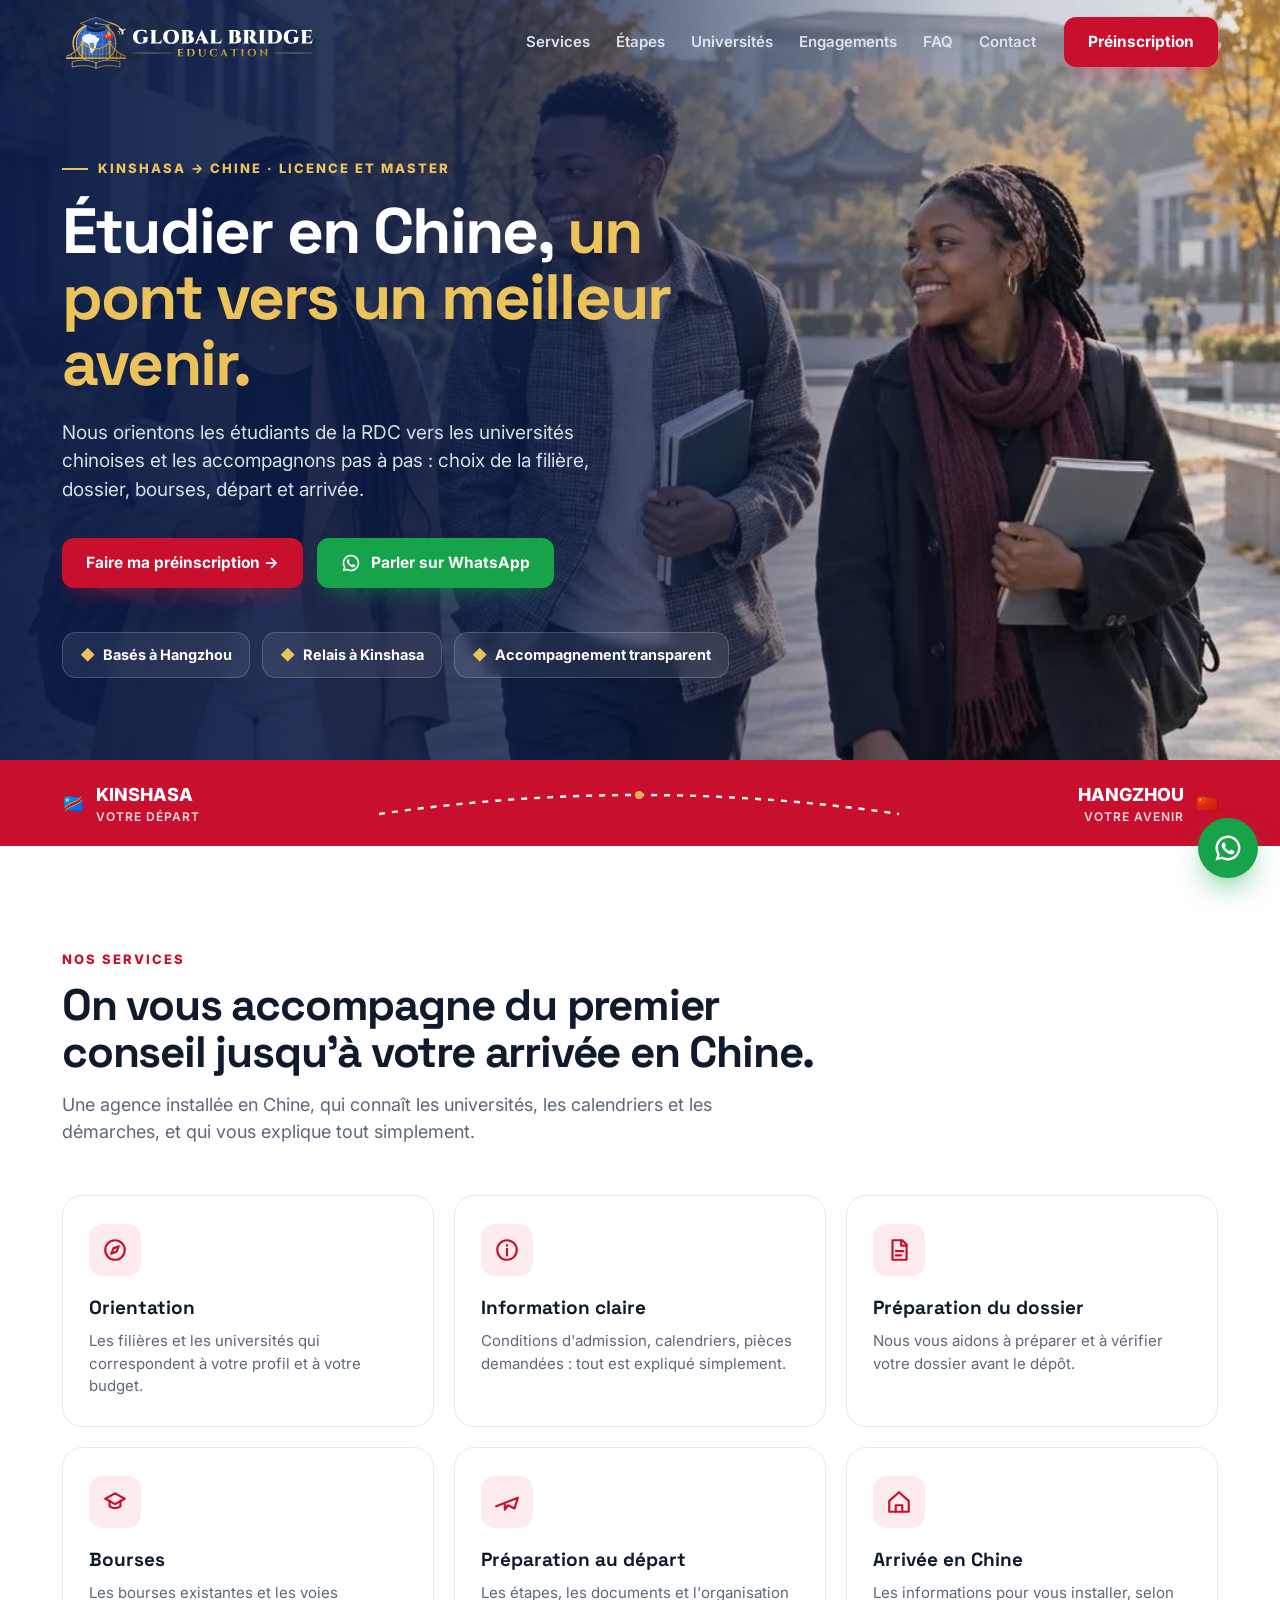
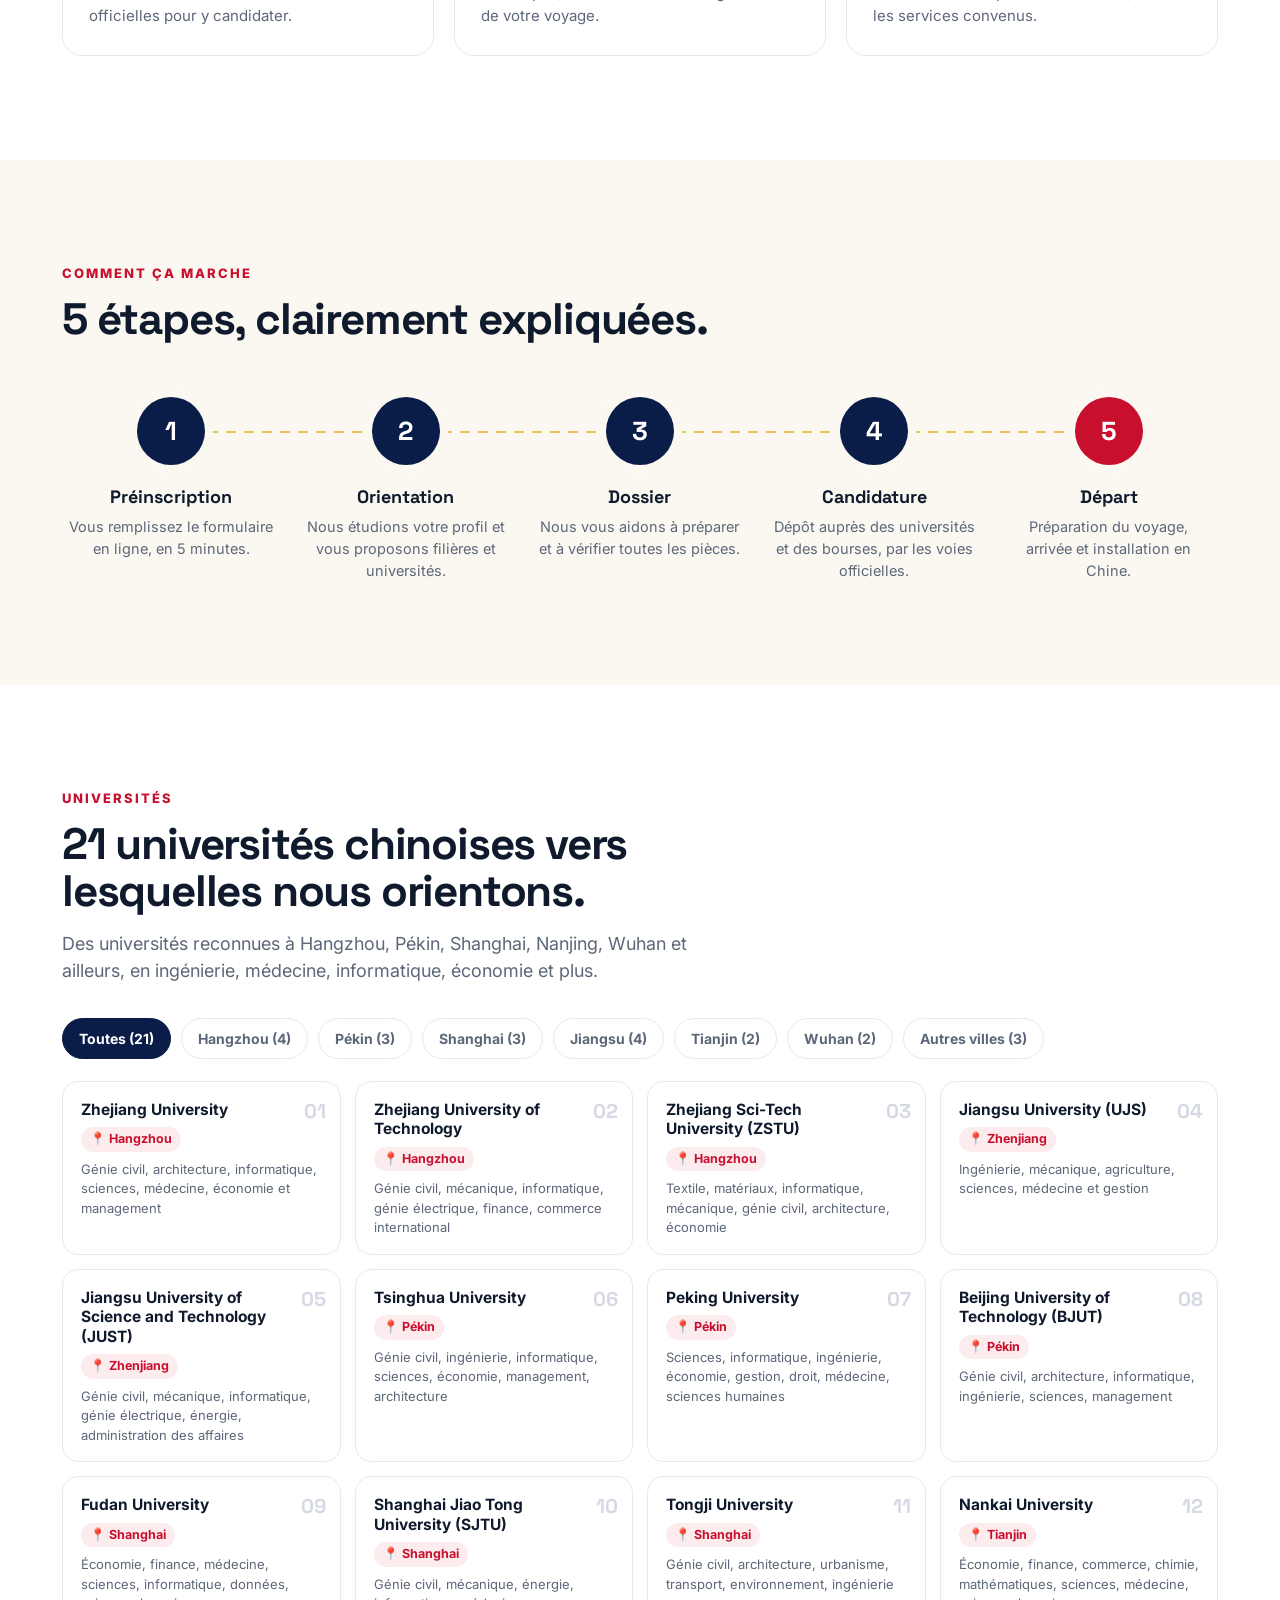
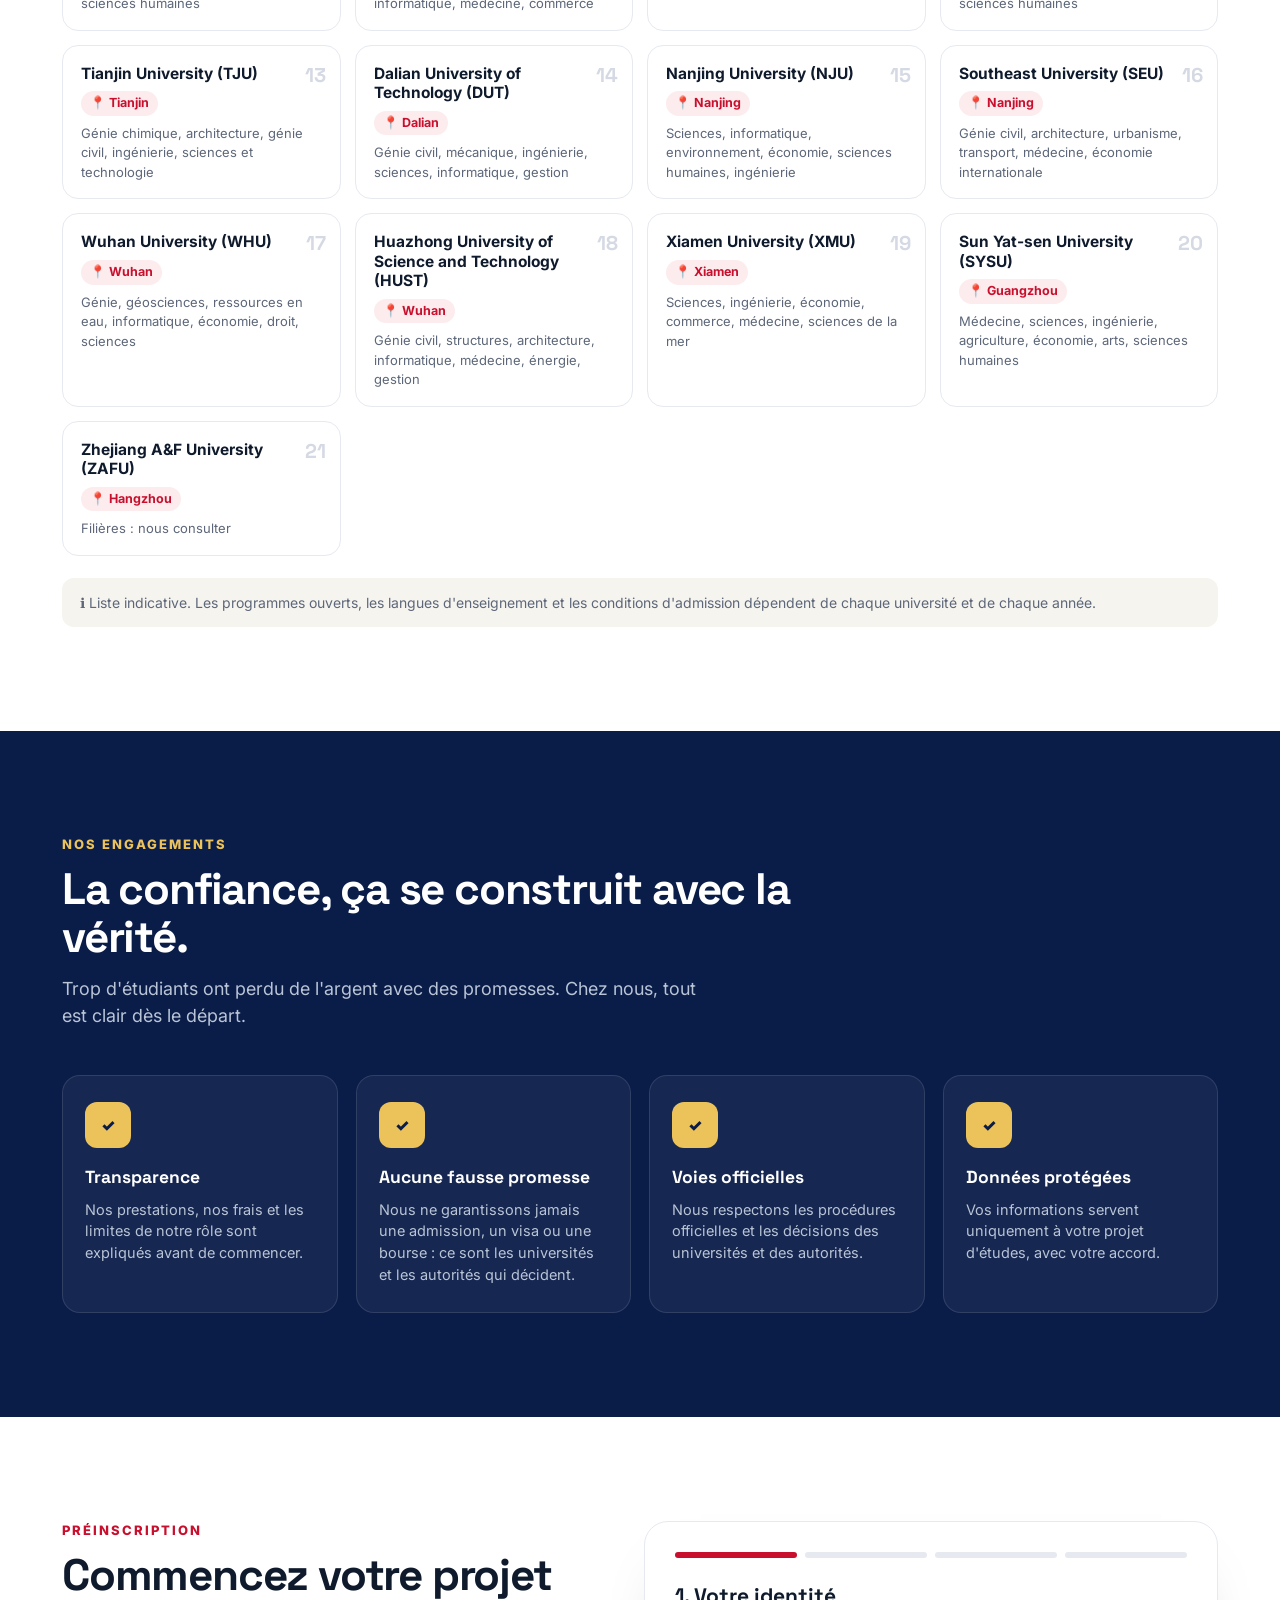
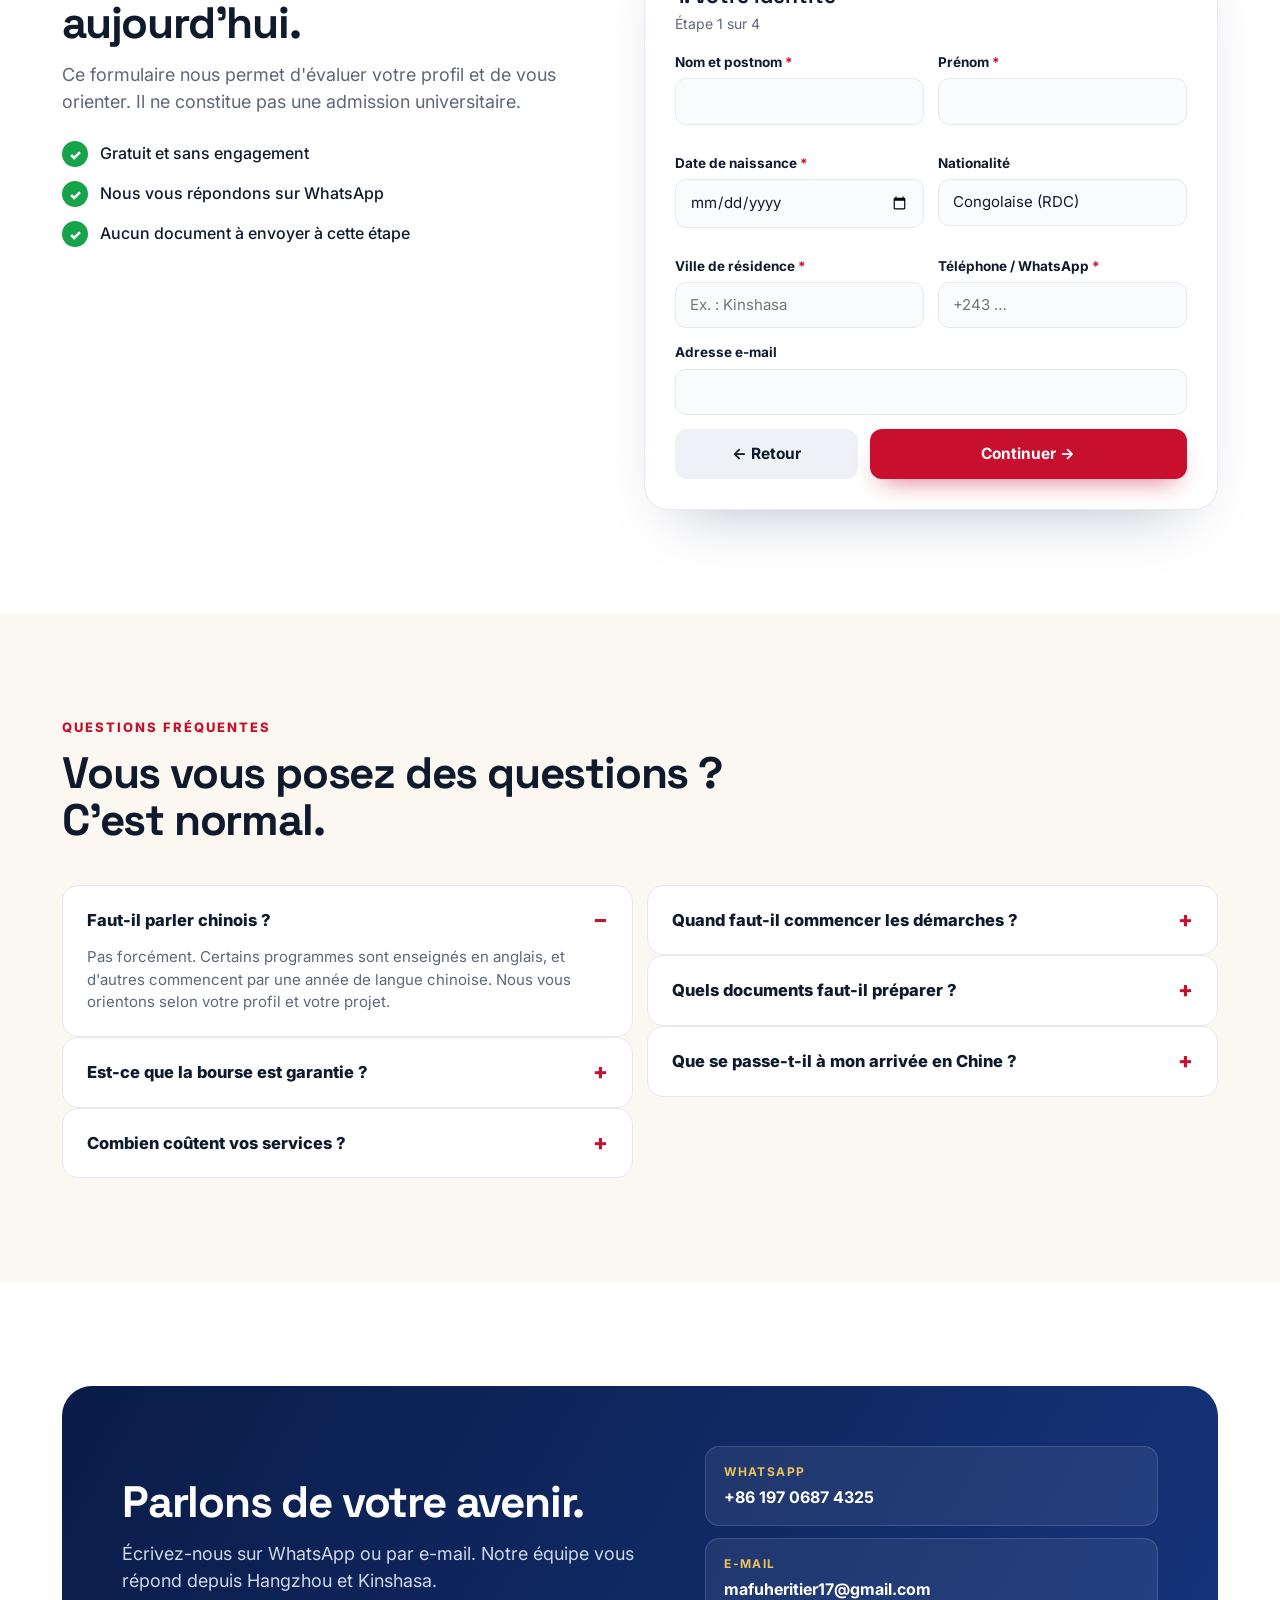
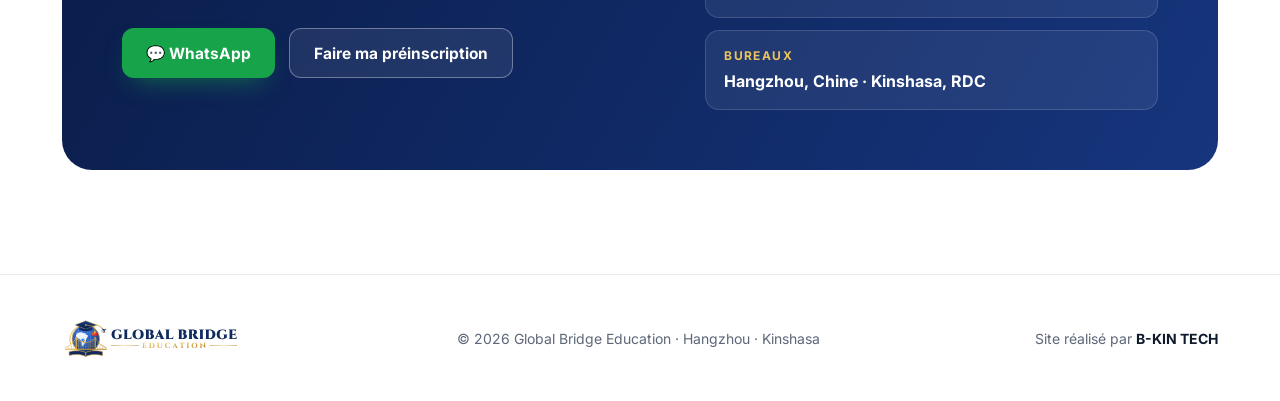
==== global-bridge-education-site/index.html @ eb251061 "Add files via upload" ====
<!doctype html>
<html lang="fr">
<head>
<meta charset="utf-8">
<meta name="viewport" content="width=device-width,initial-scale=1">
<title>Global Bridge Education · Étudier en Chine depuis la RDC</title>
<meta name="description" content="Global Bridge Education oriente et accompagne les étudiants de la RDC qui veulent étudier en Chine : choix de la filière, dossier, bourses, départ et arrivée. Hangzhou · Kinshasa.">
<meta name="theme-color" content="#0a1c48">
<link rel="canonical" href="https://www.globalbridge-education.com/">
<link rel="icon" href="assets/img/favicon.svg" type="image/svg+xml">
<link rel="apple-touch-icon" href="assets/img/icone-180.png">
<meta property="og:type" content="website">
<meta property="og:title" content="Global Bridge Education · Étudier en Chine, un pont vers un meilleur avenir">
<meta property="og:description" content="Orientation, dossier, bourses et départ : on accompagne les étudiants de la RDC vers les universités chinoises.">
<meta property="og:image" content="https://www.globalbridge-education.com/assets/img/og.jpg">
<meta property="og:locale" content="fr_FR">
<meta name="twitter:card" content="summary_large_image">
<link rel="preconnect" href="https://fonts.googleapis.com">
<link rel="preconnect" href="https://fonts.gstatic.com" crossorigin>
<link href="https://fonts.googleapis.com/css2?family=Cinzel:wght@700;900&family=Inter:wght@400;500;600;700;800&family=Space+Grotesk:wght@500;700&display=swap" rel="stylesheet">
<link rel="stylesheet" href="assets/css/style.css">
<script type="application/ld+json">
{"@context":"https://schema.org","@type":"EducationalOrganization","name":"Global Bridge Education","slogan":"Étudier en Chine, un pont vers un meilleur avenir","url":"https://www.globalbridge-education.com/","email":"mafuheritier17@gmail.com","telephone":"+8619706874325","founder":{"@type":"Person","name":"Mafu Mvuama Heritier"},"areaServed":"CD","address":[{"@type":"PostalAddress","addressLocality":"Hangzhou","addressCountry":"CN"},{"@type":"PostalAddress","addressLocality":"Kinshasa","addressCountry":"CD"}]}
</script>
</head>
<body>

<header class="nav" id="nav">
  <div class="wrap">
    <a class="logo" href="#top"><img src="assets/img/logo-horizontal-blanc.svg" alt="Global Bridge Education" class="logo__img"></a>
    <nav class="nav__links" aria-label="Menu principal">
      <a href="#services">Services</a><a href="#etapes">Étapes</a><a href="#universites">Universités</a><a href="#engagements">Engagements</a><a href="#faq">FAQ</a><a href="#contact">Contact</a>
    </nav>
    <a class="btn" href="#preinscription">Préinscription</a>
    <button class="nav__burger" id="burger" aria-label="Ouvrir le menu" aria-expanded="false" aria-controls="drawer"><svg viewBox="0 0 24 24" fill="none" stroke="#fff" stroke-width="2.4" stroke-linecap="round"><path d="M4 7h16M4 12h16M4 17h16"/></svg></button>
  </div>
</header>

<div class="drawer" id="drawer" role="dialog" aria-modal="true" aria-label="Menu">
  <div class="drawer__top"><span class="logo"><img src="assets/img/logo-horizontal-blanc.svg" alt="Global Bridge Education" class="logo__img"></span>
  <button class="nav__burger" style="display:flex" id="close" aria-label="Fermer le menu"><svg viewBox="0 0 24 24" fill="none" stroke="#fff" stroke-width="2.4" stroke-linecap="round"><path d="M6 6l12 12M18 6L6 18"/></svg></button></div>
  <nav aria-label="Menu mobile">
    <a href="#services">Services</a><a href="#etapes">Étapes</a><a href="#universites">Universités</a><a href="#engagements">Engagements</a><a href="#faq">FAQ</a><a href="#contact">Contact</a>
  </nav>
  <a class="btn" href="#preinscription">Faire ma préinscription</a>
  <a class="btn btn--wa js-wa" href="#" target="_blank" rel="noopener">Parler sur WhatsApp</a>
</div>

<main id="top">
<div class="hero">
  <picture><source srcset="assets/img/hero.webp" type="image/webp"><img src="assets/img/hero.jpg" alt="Étudiants congolais sur un campus universitaire en Chine" width="1024" height="576" fetchpriority="high"></picture>
  <div class="wrap">
    <p class="eyebrow">Kinshasa → Chine · Licence et Master</p>
    <h1>Étudier en Chine, <em>un pont vers un meilleur avenir.</em></h1>
    <p class="hero__lead">Nous orientons les étudiants de la RDC vers les universités chinoises et les accompagnons pas à pas : choix de la filière, dossier, bourses, départ et arrivée.</p>
    <div class="cta">
      <a class="btn" href="#preinscription">Faire ma préinscription →</a>
      <a class="btn btn--wa js-wa" href="#" target="_blank" rel="noopener"><svg viewBox="0 0 24 24" fill="#fff" aria-hidden="true"><use href="#i-wa"/></svg>Parler sur WhatsApp</a>
    </div>
    <ul class="facts"><li>Basés à Hangzhou</li><li>Relais à Kinshasa</li><li>Accompagnement transparent</li></ul>
  </div>
</div>

<div class="band" aria-hidden="true"><div class="wrap">
  <div class="band__city">🇨🇩<div>KINSHASA<small>VOTRE DÉPART</small></div></div>
  <svg viewBox="0 0 520 30" preserveAspectRatio="none"><path d="M0 26 Q260 -12 520 26" fill="none" stroke="#fff" stroke-width="2.4" stroke-dasharray="6 7"/><circle cx="260" cy="7" r="4" fill="#e8b04a"/></svg>
  <div class="band__city" style="text-align:right"><div>HANGZHOU<small>VOTRE AVENIR</small></div>🇨🇳</div>
</div></div>

<section id="services"><div class="wrap">
  <p class="kicker">Nos services</p>
  <h2 class="h2 reveal">On vous accompagne du premier conseil jusqu'à votre arrivée en Chine.</h2>
  <p class="sub">Une agence installée en Chine, qui connaît les universités, les calendriers et les démarches, et qui vous explique tout simplement.</p>
  <div class="grid3" id="services-list"></div>
</div></section>

<section class="steps" id="etapes"><div class="wrap">
  <p class="kicker">Comment ça marche</p>
  <h2 class="h2 reveal">5 étapes, clairement expliquées.</h2>
  <ol class="steps__list">
    <li class="step"><h3>Préinscription</h3><p>Vous remplissez le formulaire en ligne, en 5 minutes.</p></li>
    <li class="step"><h3>Orientation</h3><p>Nous étudions votre profil et vous proposons filières et universités.</p></li>
    <li class="step"><h3>Dossier</h3><p>Nous vous aidons à préparer et à vérifier toutes les pièces.</p></li>
    <li class="step"><h3>Candidature</h3><p>Dépôt auprès des universités et des bourses, par les voies officielles.</p></li>
    <li class="step"><h3>Départ</h3><p>Préparation du voyage, arrivée et installation en Chine.</p></li>
  </ol>
</div></section>

<section id="universites"><div class="wrap">
  <p class="kicker">Universités</p>
  <h2 class="h2 reveal">21 universités chinoises vers lesquelles nous orientons.</h2>
  <p class="sub">Des universités reconnues à Hangzhou, Pékin, Shanghai, Nanjing, Wuhan et ailleurs, en ingénierie, médecine, informatique, économie et plus.</p>
  <div class="filters" id="filters" role="group" aria-label="Filtrer par ville"></div>
  <ul class="unis" id="unis-list" aria-live="polite"></ul>
  <p class="note">ℹ️ Liste indicative. Les programmes ouverts, les langues d'enseignement et les conditions d'admission dépendent de chaque université et de chaque année.</p>
</div></section>

<section class="commit" id="engagements"><div class="wrap">
  <p class="kicker">Nos engagements</p>
  <h2 class="h2 reveal" style="color:#fff">La confiance, ça se construit avec la vérité.</h2>
  <p class="sub">Trop d'étudiants ont perdu de l'argent avec des promesses. Chez nous, tout est clair dès le départ.</p>
  <div class="grid4">
    <div class="pledge"><span class="pledge__ic">✓</span><h3>Transparence</h3><p>Nos prestations, nos frais et les limites de notre rôle sont expliqués avant de commencer.</p></div>
    <div class="pledge"><span class="pledge__ic">✓</span><h3>Aucune fausse promesse</h3><p>Nous ne garantissons jamais une admission, un visa ou une bourse : ce sont les universités et les autorités qui décident.</p></div>
    <div class="pledge"><span class="pledge__ic">✓</span><h3>Voies officielles</h3><p>Nous respectons les procédures officielles et les décisions des universités et des autorités.</p></div>
    <div class="pledge"><span class="pledge__ic">✓</span><h3>Données protégées</h3><p>Vos informations servent uniquement à votre projet d'études, avec votre accord.</p></div>
  </div>
</div></section>

<section class="pre" id="preinscription"><div class="wrap">
  <div>
    <p class="kicker">Préinscription</p>
    <h2 class="h2 reveal">Commencez votre projet aujourd'hui.</h2>
    <p class="sub">Ce formulaire nous permet d'évaluer votre profil et de vous orienter. Il ne constitue pas une admission universitaire.</p>
    <ul class="checks"><li>Gratuit et sans engagement</li><li>Nous vous répondons sur WhatsApp</li><li>Aucun document à envoyer à cette étape</li></ul>
  </div>

  <form class="form" id="form" novalidate>
    <div class="form__prog" aria-hidden="true"><span class="is-done"></span><span></span><span></span><span></span></div>

    <fieldset class="form__step is-active" data-step="1">
      <legend>1. Votre identité</legend><p class="form__hint">Étape 1 sur 4</p>
      <div class="f2">
        <div class="field"><label for="nom">Nom et postnom <span>*</span></label><input id="nom" name="Nom et postnom" required autocomplete="family-name"><p class="err">Champ obligatoire</p></div>
        <div class="field"><label for="prenom">Prénom <span>*</span></label><input id="prenom" name="Prénom" required autocomplete="given-name"><p class="err">Champ obligatoire</p></div>
        <div class="field"><label for="naissance">Date de naissance <span>*</span></label><input id="naissance" name="Date de naissance" type="date" required><p class="err">Champ obligatoire</p></div>
        <div class="field"><label for="nationalite">Nationalité</label><input id="nationalite" name="Nationalité" value="Congolaise (RDC)"></div>
        <div class="field"><label for="ville">Ville de résidence <span>*</span></label><input id="ville" name="Ville de résidence" required placeholder="Ex. : Kinshasa"><p class="err">Champ obligatoire</p></div>
        <div class="field"><label for="tel">Téléphone / WhatsApp <span>*</span></label><input id="tel" name="Téléphone / WhatsApp" type="tel" required placeholder="+243 …" autocomplete="tel"><p class="err">Numéro obligatoire</p></div>
      </div>
      <div class="field"><label for="email">Adresse e-mail</label><input id="email" name="E-mail" type="email" autocomplete="email"><p class="err">Adresse e-mail invalide</p></div>
    </fieldset>

    <fieldset class="form__step" data-step="2">
      <legend>2. Votre parcours</legend><p class="form__hint">Étape 2 sur 4</p>
      <div class="f2">
        <div class="field"><label for="diplome">Dernier diplôme obtenu <span>*</span></label><input id="diplome" name="Dernier diplôme" required placeholder="Ex. : Diplôme d'État"><p class="err">Champ obligatoire</p></div>
        <div class="field"><label for="annee">Année d'obtention</label><input id="annee" name="Année d'obtention" inputmode="numeric" placeholder="Ex. : 2025"></div>
      </div>
      <div class="field"><label for="etab">Établissement fréquenté</label><input id="etab" name="Établissement"></div>
      <div class="field"><label for="domaine">Domaine / filière souhaité(e) <span>*</span></label><input id="domaine" name="Domaine souhaité" required placeholder="Ex. : génie civil, informatique, médecine…"><p class="err">Champ obligatoire</p></div>
      <div class="field"><span class="lab">Niveau demandé <span style="color:var(--red)">*</span></span>
        <div class="chips"><label><input type="radio" name="Niveau" value="Licence (Bachelor)" required checked><span>Licence (Bachelor)</span></label><label><input type="radio" name="Niveau" value="Master"><span>Master</span></label></div></div>
      <div class="field"><label for="moyenne">Moyenne / résultats (si disponibles)</label><input id="moyenne" name="Moyenne"></div>
    </fieldset>

    <fieldset class="form__step" data-step="3">
      <legend>3. Votre projet</legend><p class="form__hint">Étape 3 sur 4</p>
      <div class="field"><label for="pourquoi">Pourquoi souhaitez-vous étudier en Chine ?</label><textarea id="pourquoi" name="Pourquoi la Chine"></textarea></div>
      <div class="field"><label for="univ">Ville ou université souhaitée (si connue)</label><input id="univ" name="Ville ou université souhaitée"></div>
      <div class="field"><span class="lab">Langue du programme</span>
        <div class="chips"><label><input type="radio" name="Langue" value="Français"><span>Français</span></label><label><input type="radio" name="Langue" value="Anglais"><span>Anglais</span></label><label><input type="radio" name="Langue" value="Chinois"><span>Chinois</span></label><label><input type="radio" name="Langue" value="À discuter" checked><span>À discuter</span></label></div></div>
      <div class="f2">
        <div class="field"><span class="lab">Passeport valide ?</span><div class="chips"><label><input type="radio" name="Passeport valide" value="Oui"><span>Oui</span></label><label><input type="radio" name="Passeport valide" value="Non" checked><span>Non</span></label></div></div>
        <div class="field"><span class="lab">Informé(e) des bourses ?</span><div class="chips"><label><input type="radio" name="Infos bourses" value="Oui" checked><span>Oui</span></label><label><input type="radio" name="Infos bourses" value="Non"><span>Non</span></label></div></div>
      </div>
    </fieldset>

    <fieldset class="form__step" data-step="4">
      <legend>4. Financement et calendrier</legend><p class="form__hint">Étape 4 sur 4</p>
      <div class="field"><span class="lab">Mode de financement envisagé</span>
        <div class="chips"><label><input type="radio" name="Financement" value="Personnel / familial"><span>Personnel / familial</span></label><label><input type="radio" name="Financement" value="Bourse"><span>Bourse</span></label><label><input type="radio" name="Financement" value="À déterminer" checked><span>À déterminer</span></label></div></div>
      <div class="f2">
        <div class="field"><label for="budget">Budget annuel estimatif</label><input id="budget" name="Budget annuel" placeholder="Ex. : 3 000 $"></div>
        <div class="field"><label for="periode">Période d'entrée souhaitée</label><input id="periode" name="Période d'entrée" placeholder="Ex. : septembre 2027"></div>
      </div>
      <div class="field"><label for="contact2">Personne de contact (facultatif)</label><input id="contact2" name="Personne de contact"></div>
      <label class="consent"><input type="checkbox" id="consent" required> <span>J'autorise Global Bridge Education à utiliser les informations fournies uniquement pour l'évaluation de mon projet d'études et les démarches que j'aurai expressément acceptées.</span></label>
      <p class="err" id="consent-err" style="display:none;color:var(--red);font-size:13px;font-weight:600;margin:-8px 0 12px">Merci de cocher le consentement pour continuer.</p>
    </fieldset>

    <div class="form__nav" id="form-nav">
      <button type="button" class="btn btn--light" id="prev" hidden>← Retour</button>
      <button type="button" class="btn btn--next" id="next">Continuer →</button>
    </div>

    <div class="form__done" id="done" hidden>
      <div class="ok">✓</div>
      <h3>Merci, votre préinscription est prête !</h3>
      <p>WhatsApp s'ouvre avec votre fiche complète : il vous suffit d'appuyer sur « Envoyer ». Si rien ne s'ouvre, utilisez le bouton ci-dessous.</p>
      <a class="btn btn--wa" id="done-wa" href="#" target="_blank" rel="noopener">Envoyer sur WhatsApp</a>
    </div>
  </form>
</div></section>

<section class="faq" id="faq"><div class="wrap">
  <p class="kicker">Questions fréquentes</p>
  <h2 class="h2 reveal">Vous vous posez des questions ? C'est normal.</h2>
  <div class="faq__list">
    <div>
      <details open><summary>Faut-il parler chinois ?</summary><p>Pas forcément. Certains programmes sont enseignés en anglais, et d'autres commencent par une année de langue chinoise. Nous vous orientons selon votre profil et votre projet.</p></details>
      <details><summary>Est-ce que la bourse est garantie ?</summary><p>Non. Les bourses sont attribuées par les universités et les autorités compétentes. Nous vous informons sur les bourses existantes et les voies officielles, et nous vous aidons à préparer un dossier solide.</p></details>
      <details><summary>Combien coûtent vos services ?</summary><p>La préinscription est gratuite. Le prix de nos prestations dépend des services que vous choisissez : il vous est communiqué clairement, avant tout engagement.</p></details>
    </div>
    <div>
      <details><summary>Quand faut-il commencer les démarches ?</summary><p>Le plus tôt possible : plusieurs mois avant la rentrée. Les calendriers changent selon les universités et les programmes, nous vous donnons les dates exactes après l'orientation.</p></details>
      <details><summary>Quels documents faut-il préparer ?</summary><p>En général : passeport, diplômes et relevés de notes, photos, CV et lettre de motivation, plus les autres pièces demandées par l'université. Inutile de les envoyer avec la préinscription.</p></details>
      <details><summary>Que se passe-t-il à mon arrivée en Chine ?</summary><p>Selon les services convenus, nous vous donnons les informations pour l'arrivée et l'installation : accueil, logement, premières démarches sur place.</p></details>
    </div>
  </div>
</div></section>

<section id="contact"><div class="wrap"><div class="contact__box">
  <div>
    <h2 class="h2">Parlons de votre avenir.</h2>
    <p>Écrivez-nous sur WhatsApp ou par e-mail. Notre équipe vous répond depuis Hangzhou et Kinshasa.</p>
    <div class="cta"><a class="btn btn--wa js-wa" href="#" target="_blank" rel="noopener">💬 WhatsApp</a><a class="btn btn--ghost" href="#preinscription">Faire ma préinscription</a></div>
  </div>
  <ul class="contact__list">
    <li><a class="js-wa" href="#" target="_blank" rel="noopener"><small>WHATSAPP</small><span class="js-wa-label"></span></a></li>
    <li><a class="js-mail" href="#"><small>E-MAIL</small><span class="js-mail-label"></span></a></li>
    <li><div><small>BUREAUX</small>Hangzhou, Chine · Kinshasa, RDC</div></li>
  </ul>
</div></div></section>
</main>

<footer><div class="wrap"><img src="assets/img/logo-horizontal.svg" alt="Global Bridge Education" style="height:46px;width:auto"><span>© <span id="year">2026</span> Global Bridge Education · Hangzhou · Kinshasa</span><span>Site réalisé par <b>B-KIN TECH</b></span></div></footer>

<a class="wa-fab js-wa" href="#" target="_blank" rel="noopener" aria-label="Nous écrire sur WhatsApp"><svg viewBox="0 0 24 24" fill="#fff"><use href="#i-wa"/></svg></a>

<svg width="0" height="0" style="position:absolute" aria-hidden="true"><symbol id="i-wa" viewBox="0 0 24 24"><path d="M12 2a10 10 0 0 0-8.6 15.1L2 22l5-1.3A10 10 0 1 0 12 2zm0 18a8 8 0 0 1-4.1-1.1l-.3-.2-3 .8.8-2.9-.2-.3A8 8 0 1 1 12 20zm4.4-6c-.2-.1-1.4-.7-1.7-.8-.2-.1-.4-.1-.5.1l-.8.9c-.1.2-.3.2-.5.1a6.6 6.6 0 0 1-3.3-2.9c-.2-.4.2-.4.7-1.2.1-.2 0-.3 0-.4l-.8-1.8c-.2-.5-.4-.4-.5-.4h-.5a.9.9 0 0 0-.7.3 2.8 2.8 0 0 0-.9 2.1 4.9 4.9 0 0 0 1 2.6 11.2 11.2 0 0 0 4.3 3.8c1.6.7 2.2.7 3 .6a2.6 2.6 0 0 0 1.7-1.2 2.1 2.1 0 0 0 .2-1.2c-.1-.1-.3-.2-.5-.3z"/></symbol></svg>

<script src="assets/js/main.js" defer></script>
</body>
</html>
---- global-bridge-education-site/assets/css/style.css ----
/* Global Bridge Education — réalisé par B-KIN TECH */
:root{
  --navy:#0a1c48;--navy2:#16357d;--red:#c8102e;--red-soft:#fdecee;--gold:#ecc35a;--gold-d:#c8961f;
  --ink:#0f1b2d;--mut:#5d6779;--line:#e6e9f0;--soft:#f6f4ef;--cream:#fbf8f2;--green:#16a34a;
  --radius:20px;--shadow:0 30px 60px -36px rgba(10,28,72,.35);
}
*{box-sizing:border-box;margin:0;padding:0}
html{scroll-behavior:smooth;scroll-padding-top:90px}
body{font-family:"Inter",system-ui,-apple-system,"Segoe UI",sans-serif;color:var(--ink);background:#fff;-webkit-font-smoothing:antialiased;line-height:1.5}
img{max-width:100%;display:block}
a{color:inherit;text-decoration:none}
button{font:inherit;cursor:pointer;border:0;background:none;color:inherit}
.wrap{max-width:1220px;margin:0 auto;padding:0 32px}
.sr-only{position:absolute;width:1px;height:1px;overflow:hidden;clip:rect(0 0 0 0)}
h1,h2,h3,h4,.display{font-family:"Space Grotesk","Inter",sans-serif}
:focus-visible{outline:3px solid var(--gold);outline-offset:3px;border-radius:6px}

/* Boutons */
.btn{display:inline-flex;align-items:center;justify-content:center;gap:10px;min-height:50px;padding:0 24px;border-radius:12px;font-weight:700;font-size:15.5px;background:var(--red);color:#fff;box-shadow:0 12px 26px -12px rgba(200,16,46,.65);white-space:nowrap;transition:transform .15s,box-shadow .15s,background .15s}
.btn:hover{transform:translateY(-1px);box-shadow:0 16px 30px -12px rgba(200,16,46,.75)}
.btn--wa{background:var(--green);box-shadow:0 12px 26px -12px rgba(22,163,74,.65)}
.btn--wa:hover{box-shadow:0 16px 30px -12px rgba(22,163,74,.75)}
.btn--ghost{background:rgba(255,255,255,.08);border:1.5px solid rgba(255,255,255,.35);box-shadow:none}
.btn--light{background:#eef1f6;color:var(--ink);box-shadow:none}
.btn svg{width:20px;height:20px;flex:none}

/* Navigation */
.nav{position:fixed;inset:0 0 auto;z-index:50;color:#fff;transition:background .25s,box-shadow .25s}
.nav.is-solid{background:rgba(10,28,72,.96);backdrop-filter:blur(10px);box-shadow:0 10px 30px -20px #000}
.nav .wrap{display:flex;align-items:center;height:84px;gap:28px}
.logo{display:flex;align-items:center;gap:12px}
.logo__img{height:66px;width:auto;display:block}
.logo b{display:block;font-family:"Cinzel",serif;font-weight:900;font-size:18px;letter-spacing:.5px;line-height:1.05}
.logo small{display:block;font-family:"Cinzel",serif;font-size:10.5px;letter-spacing:4px;color:var(--gold);font-weight:700;margin-top:2px}
.nav__links{display:flex;gap:26px;margin-left:auto;font-weight:600;font-size:15px;color:#dbe3f0}
.nav__links a:hover{color:#fff}
.nav__burger{display:none;margin-left:auto;width:46px;height:46px;border-radius:12px;background:rgba(255,255,255,.12);align-items:center;justify-content:center}
.nav__burger svg{width:24px;height:24px}
.drawer{position:fixed;inset:0;z-index:60;background:var(--navy);color:#fff;padding:24px;display:none;flex-direction:column}
.drawer.is-open{display:flex}
.drawer__top{display:flex;justify-content:space-between;align-items:center}
.drawer nav{display:flex;flex-direction:column;gap:6px;margin:34px 0}
.drawer nav a{font-family:"Space Grotesk";font-size:28px;font-weight:700;padding:10px 0;border-bottom:1px solid rgba(255,255,255,.1)}
.drawer .btn{margin-top:10px}

/* Hero */
.hero{position:relative;min-height:760px;color:#fff;display:flex;align-items:center;overflow:hidden;background:var(--navy)}
.hero picture,.hero picture img{position:absolute;inset:0;width:100%;height:100%;object-fit:cover;object-position:62% 40%}
.hero:after{content:"";position:absolute;inset:0;background:linear-gradient(90deg,rgba(10,28,72,.95) 0%,rgba(10,28,72,.8) 40%,rgba(10,28,72,.2) 75%,rgba(10,28,72,.05) 100%)}
.hero .wrap{position:relative;z-index:2;width:100%;padding-top:70px}
.eyebrow{display:inline-flex;align-items:center;gap:10px;font-size:13px;font-weight:800;letter-spacing:2px;color:var(--gold);text-transform:uppercase}
.eyebrow:before{content:"";width:26px;height:2px;background:currentColor}
.hero h1{font-size:64px;line-height:1.03;letter-spacing:-1.8px;margin:20px 0 22px;max-width:640px}
.hero h1 em{font-style:normal;color:var(--gold)}
.hero__lead{font-size:19px;color:#d6deeb;max-width:560px}
.cta{display:flex;gap:14px;margin-top:34px;flex-wrap:wrap}
.facts{display:flex;gap:12px;margin-top:44px;flex-wrap:wrap;list-style:none}
.facts li{background:rgba(255,255,255,.08);border:1px solid rgba(255,255,255,.18);border-radius:14px;padding:11px 17px;font-weight:700;font-size:14.5px;backdrop-filter:blur(6px)}
.facts li:before{content:"◆";color:var(--gold);margin-right:8px}

/* Bande Kinshasa – Hangzhou */
.band{background:var(--red);color:#fff}
.band .wrap{display:flex;align-items:center;justify-content:space-between;min-height:86px;font-weight:800;font-size:18px;gap:20px}
.band__city{display:flex;align-items:center;gap:12px}
.band__city small{display:block;font-size:12px;font-weight:600;opacity:.85;letter-spacing:1px}
.band svg{flex:1;height:30px;max-width:520px}

/* Sections */
section{padding:104px 0}
.kicker{font-size:13px;font-weight:800;letter-spacing:2px;color:var(--red);text-transform:uppercase}
.h2{font-size:44px;line-height:1.08;letter-spacing:-1.2px;margin:12px 0 14px;max-width:760px}
.sub{font-size:18px;color:var(--mut);max-width:660px}

.grid3{display:grid;grid-template-columns:repeat(3,1fr);gap:20px;margin-top:50px}
.card{border:1px solid var(--line);border-radius:var(--radius);padding:28px 26px;background:#fff;transition:transform .2s,box-shadow .2s}
.card:hover{transform:translateY(-3px);box-shadow:var(--shadow)}
.card__ic{width:52px;height:52px;border-radius:14px;background:var(--red-soft);display:flex;align-items:center;justify-content:center;margin-bottom:18px}
.card__ic svg{width:26px;height:26px}
.card h3{font-size:19px;margin-bottom:8px}
.card p{font-size:15px;color:var(--mut)}

/* Étapes */
.steps{background:var(--cream)}
.steps__list{display:grid;grid-template-columns:repeat(5,1fr);gap:16px;margin-top:54px;position:relative;list-style:none;counter-reset:s}
.steps__list:before{content:"";position:absolute;left:8%;right:8%;top:34px;height:2px;background:repeating-linear-gradient(90deg,var(--gold) 0 10px,transparent 10px 18px)}
.step{text-align:center;position:relative;counter-increment:s}
.step:before{content:counter(s);display:flex;width:68px;height:68px;margin:0 auto 18px;border-radius:50%;background:var(--navy);color:#fff;font-family:"Space Grotesk";font-weight:700;font-size:26px;align-items:center;justify-content:center;box-shadow:0 0 0 8px var(--cream)}
.step:last-child:before{background:var(--red)}
.step h3{font-size:18px;margin-bottom:6px}
.step p{font-size:14.5px;color:var(--mut);padding:0 6px}

/* Universités */
.filters{display:flex;gap:10px;flex-wrap:wrap;margin-top:34px}
.filters button{padding:9px 16px;border-radius:99px;border:1.5px solid var(--line);font-weight:700;font-size:14px;color:var(--mut);transition:.15s}
.filters button:hover{border-color:var(--navy);color:var(--navy)}
.filters button[aria-pressed="true"]{background:var(--navy);border-color:var(--navy);color:#fff}
.unis{display:grid;grid-template-columns:repeat(4,1fr);gap:14px;margin-top:22px;list-style:none}
.uni{border:1px solid var(--line);border-radius:16px;padding:18px 18px 16px;position:relative;background:#fff}
.uni__n{position:absolute;right:14px;top:14px;font-family:"Space Grotesk";font-weight:700;color:#d5d9e3;font-size:20px}
.uni h3{font-size:15.5px;line-height:1.25;padding-right:30px;font-family:"Inter"}
.uni__city{display:inline-flex;align-items:center;gap:5px;margin:8px 0;font-size:12.5px;font-weight:700;color:var(--red);background:var(--red-soft);padding:3px 9px;border-radius:99px}
.uni p{font-size:13px;color:var(--mut)}
.note{margin-top:22px;font-size:14px;color:var(--mut);background:var(--soft);border-radius:12px;padding:14px 18px}

/* Engagements */
.commit{background:var(--navy);color:#fff}
.commit .kicker{color:var(--gold)}
.commit .sub{color:#b9c4d6}
.grid4{display:grid;grid-template-columns:repeat(4,1fr);gap:18px;margin-top:46px}
.pledge{border-radius:18px;background:rgba(255,255,255,.05);border:1px solid rgba(255,255,255,.11);padding:26px 22px}
.pledge__ic{display:flex;width:46px;height:46px;border-radius:12px;background:var(--gold);color:var(--navy);align-items:center;justify-content:center;margin-bottom:16px;font-weight:900}
.pledge h3{font-size:17.5px;margin-bottom:8px}
.pledge p{font-size:14.5px;color:#b9c4d6}

/* Préinscription */
.pre .wrap{display:grid;grid-template-columns:1fr 1.1fr;gap:60px;align-items:start}
.checks{margin-top:26px;display:grid;gap:14px;list-style:none}
.checks li{display:flex;gap:12px;font-size:16px;font-weight:500}
.checks li:before{content:"✓";flex:none;width:26px;height:26px;border-radius:50%;background:var(--green);color:#fff;font-weight:900;font-size:14px;display:flex;align-items:center;justify-content:center}
.form{border:1px solid var(--line);border-radius:24px;padding:30px;box-shadow:var(--shadow);background:#fff}
.form__prog{display:flex;gap:8px;margin-bottom:22px}
.form__prog span{flex:1;height:6px;border-radius:9px;background:var(--line);transition:background .3s}
.form__prog span.is-done{background:var(--red)}
.form__step{display:none;border:0}
.form__step.is-active{display:block;animation:fade .3s}
@keyframes fade{from{opacity:0;transform:translateY(6px)}to{opacity:1}}
.form legend{font-family:"Space Grotesk";font-size:21px;font-weight:700;margin-bottom:2px}
.form__hint{font-size:14px;color:var(--mut);margin-bottom:18px}
.f2{display:grid;grid-template-columns:1fr 1fr;gap:14px}
.field{margin-bottom:14px}
.field label,.field .lab{display:block;font-size:13.5px;font-weight:700;margin-bottom:6px}
.field label span{color:var(--red)}
.field input,.field select,.field textarea{width:100%;min-height:46px;border:1.5px solid var(--line);border-radius:11px;padding:11px 14px;font:inherit;font-size:15px;background:#fafbfd;color:var(--ink);transition:border .15s}
.field textarea{min-height:84px;resize:vertical}
.field input:focus,.field select:focus,.field textarea:focus{outline:none;border-color:var(--navy);background:#fff}
.field.has-error input,.field.has-error select{border-color:var(--red);background:var(--red-soft)}
.field .err{display:none;color:var(--red);font-size:12.5px;font-weight:600;margin-top:5px}
.field.has-error .err{display:block}
.chips{display:flex;gap:8px;flex-wrap:wrap}
.chips label{flex:1;min-width:110px;margin:0;cursor:pointer}
.chips input{position:absolute;opacity:0;pointer-events:none}
.chips span{display:flex;min-height:46px;border-radius:11px;border:1.5px solid var(--line);align-items:center;justify-content:center;font-weight:700;font-size:14.5px;padding:0 10px;text-align:center;transition:.15s}
.chips input:checked+span{border-color:var(--red);background:var(--red-soft);color:var(--red)}
.chips input:focus-visible+span{outline:3px solid var(--gold)}
.consent{display:flex;gap:10px;font-size:13px;color:var(--mut);margin:14px 0 18px;cursor:pointer;align-items:flex-start}
.consent input{margin-top:2px;width:18px;height:18px;accent-color:var(--red);flex:none}
.form__nav{display:flex;gap:12px}
.form__nav .btn{flex:1}
.form__nav .btn--next{flex:2}
.form__done{text-align:center;padding:20px 0}
.form__done .ok{width:74px;height:74px;border-radius:50%;background:var(--green);color:#fff;font-size:36px;display:flex;align-items:center;justify-content:center;margin:0 auto 16px}
.form__done h3{font-size:24px;margin-bottom:8px}
.form__done p{color:var(--mut);margin-bottom:20px}

/* FAQ */
.faq{background:var(--cream)}
.faq__list{margin-top:40px;display:grid;grid-template-columns:1fr 1fr;gap:14px;align-items:start}
.faq details{background:#fff;border-radius:16px;border:1px solid var(--line);padding:0 24px}
.faq summary{list-style:none;cursor:pointer;font-weight:800;font-size:16.5px;display:flex;justify-content:space-between;gap:14px;padding:22px 0}
.faq summary::-webkit-details-marker{display:none}
.faq summary:after{content:"+";color:var(--red);font-size:22px;line-height:1}
.faq details[open] summary:after{content:"−"}
.faq details p{font-size:15px;color:var(--mut);padding-bottom:22px;margin-top:-8px}

/* Contact */
.contact__box{background:linear-gradient(120deg,var(--navy),var(--navy2));color:#fff;border-radius:30px;padding:60px;display:grid;grid-template-columns:1.2fr 1fr;gap:40px;align-items:center}
.contact__box .h2{color:#fff;margin-top:0}
.contact__box p{color:#cfd8e6;font-size:18px}
.contact__list{display:grid;gap:12px;list-style:none}
.contact__list a,.contact__list div{display:block;background:rgba(255,255,255,.07);border:1px solid rgba(255,255,255,.14);border-radius:14px;padding:16px 18px;font-weight:700;font-size:16px;transition:background .15s}
.contact__list a:hover{background:rgba(255,255,255,.13)}
.contact__list small{display:block;font-size:12px;color:var(--gold);letter-spacing:1.4px;margin-bottom:4px}

footer{padding:40px 0;border-top:1px solid var(--line);font-size:14px;color:var(--mut)}
footer .wrap{display:flex;justify-content:space-between;align-items:center;gap:20px;flex-wrap:wrap}
footer b{color:var(--ink)}

.wa-fab{position:fixed;right:22px;bottom:22px;width:60px;height:60px;border-radius:50%;background:var(--green);display:flex;align-items:center;justify-content:center;box-shadow:0 14px 30px -10px rgba(22,163,74,.75);z-index:40;transition:transform .15s}
.wa-fab:hover{transform:scale(1.06)}
.wa-fab svg{width:30px;height:30px}

.js .reveal{opacity:0;transform:translateY(16px);transition:opacity .6s,transform .6s}
.js .reveal.is-in{opacity:1;transform:none}
@media (prefers-reduced-motion:reduce){*{animation:none!important;transition:none!important;scroll-behavior:auto!important}.reveal{opacity:1;transform:none}}

/* Tablette */
@media (max-width:1060px){
  .nav__links{gap:18px;font-size:14px}
  .grid3{grid-template-columns:1fr 1fr}.grid4{grid-template-columns:1fr 1fr}.unis{grid-template-columns:repeat(3,1fr)}
  .steps__list{grid-template-columns:repeat(3,1fr);row-gap:34px}.steps__list:before{display:none}
}
/* Téléphone */
@media (max-width:760px){
  .wrap{padding:0 20px}
  .nav .wrap{height:72px}.nav__links,.nav .btn{display:none}.nav__burger{display:flex}
  .logo__img{height:46px}
  .hero{min-height:auto;padding:110px 0 56px}
  .hero picture img{object-position:70% 30%}
  .hero:after{background:linear-gradient(180deg,rgba(10,28,72,.82),rgba(10,28,72,.95))}
  .hero h1{font-size:40px;letter-spacing:-1px}.hero__lead{font-size:16.5px}
  .btn{min-height:48px;font-size:15px;width:100%}
  .facts{margin-top:30px}
  .band .wrap{padding:16px 20px;font-size:15px;min-height:auto}.band svg{display:none}
  section{padding:70px 0}.h2{font-size:31px}.sub{font-size:16px}
  .grid3,.grid4,.faq__list,.pre .wrap,.contact__box{grid-template-columns:1fr}
  .grid3,.grid4{gap:14px;margin-top:32px}
  .steps__list{grid-template-columns:1fr;gap:22px}
  .step{display:grid;grid-template-columns:60px 1fr;text-align:left;column-gap:14px}
  .step:before{grid-row:span 2;width:56px;height:56px;margin:0;font-size:22px}
  .step p{padding:0}
  .unis{grid-template-columns:1fr 1fr;gap:10px}.uni{padding:14px}.uni h3{font-size:14px}.uni p{display:none}
  .f2{grid-template-columns:1fr;gap:0}.form{padding:22px}
  .contact__box{padding:34px 22px;gap:28px}
  .wa-fab{width:56px;height:56px;right:16px;bottom:16px}
}
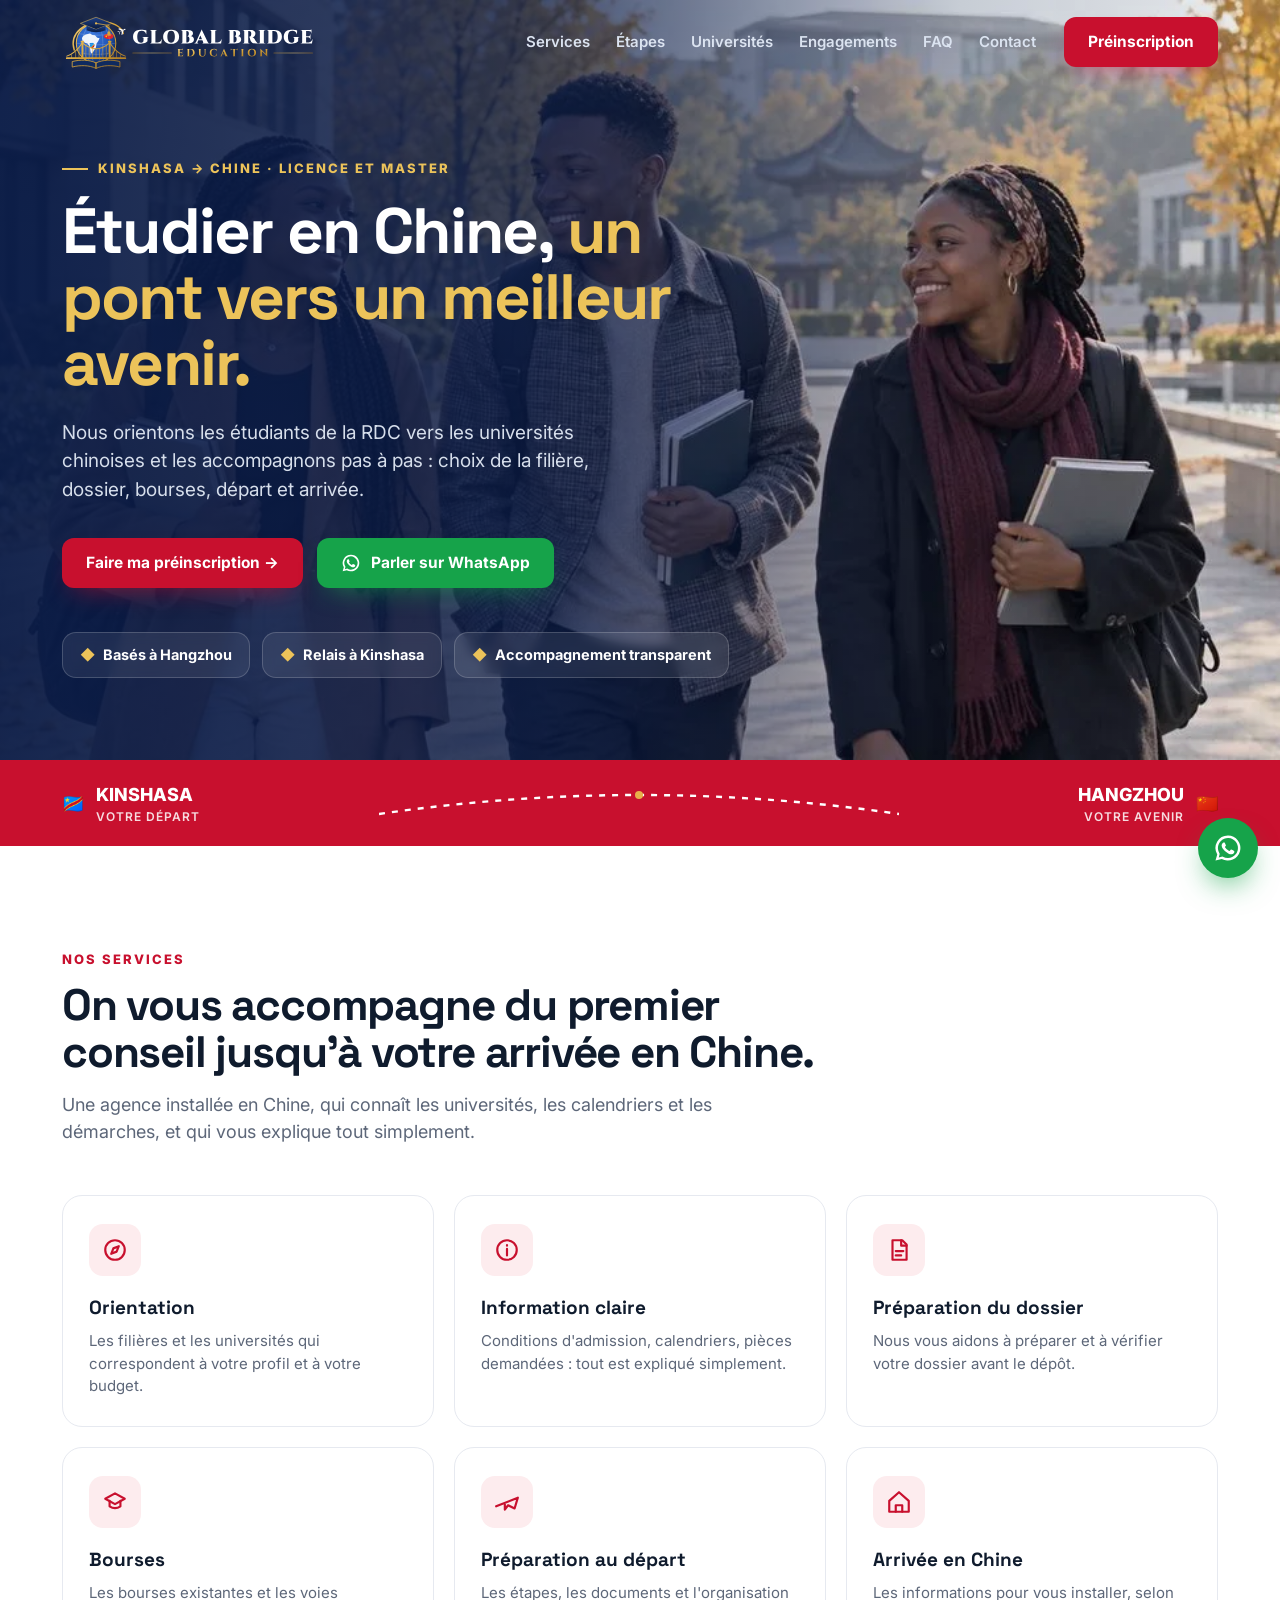
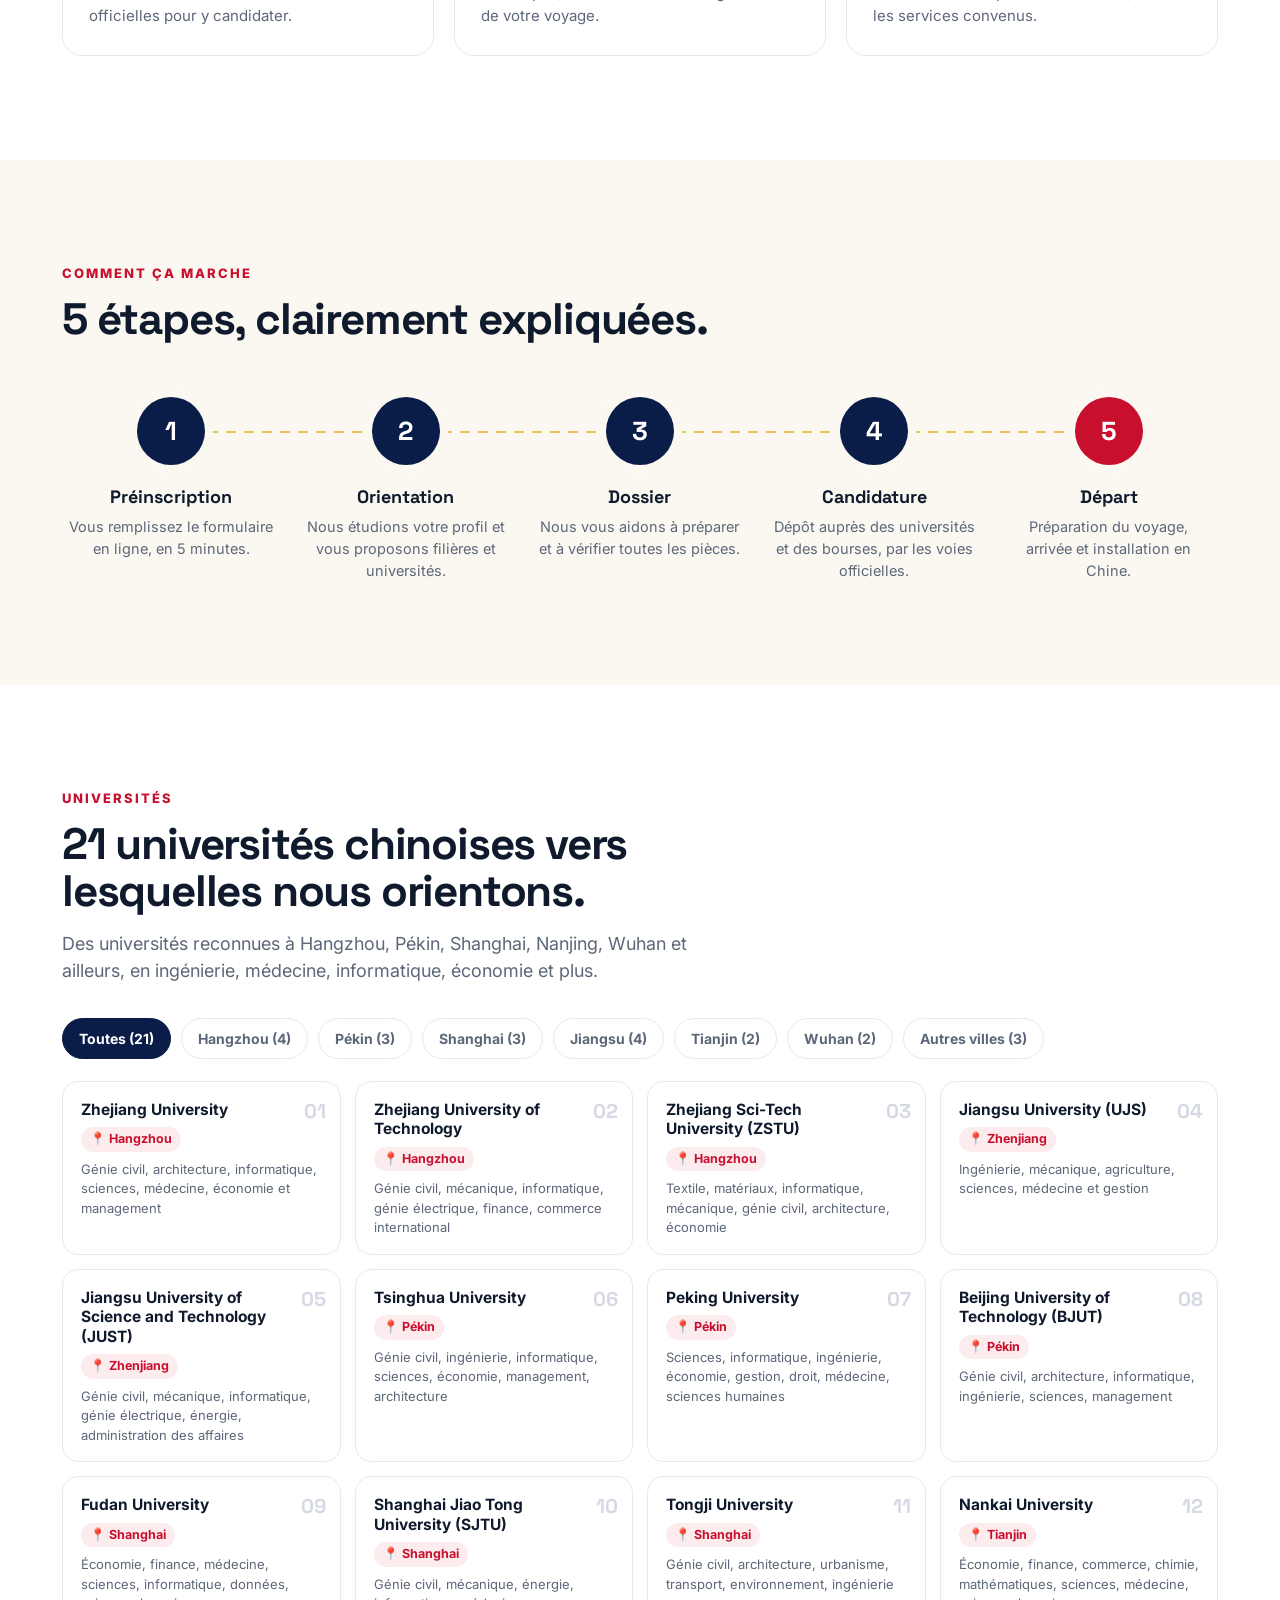
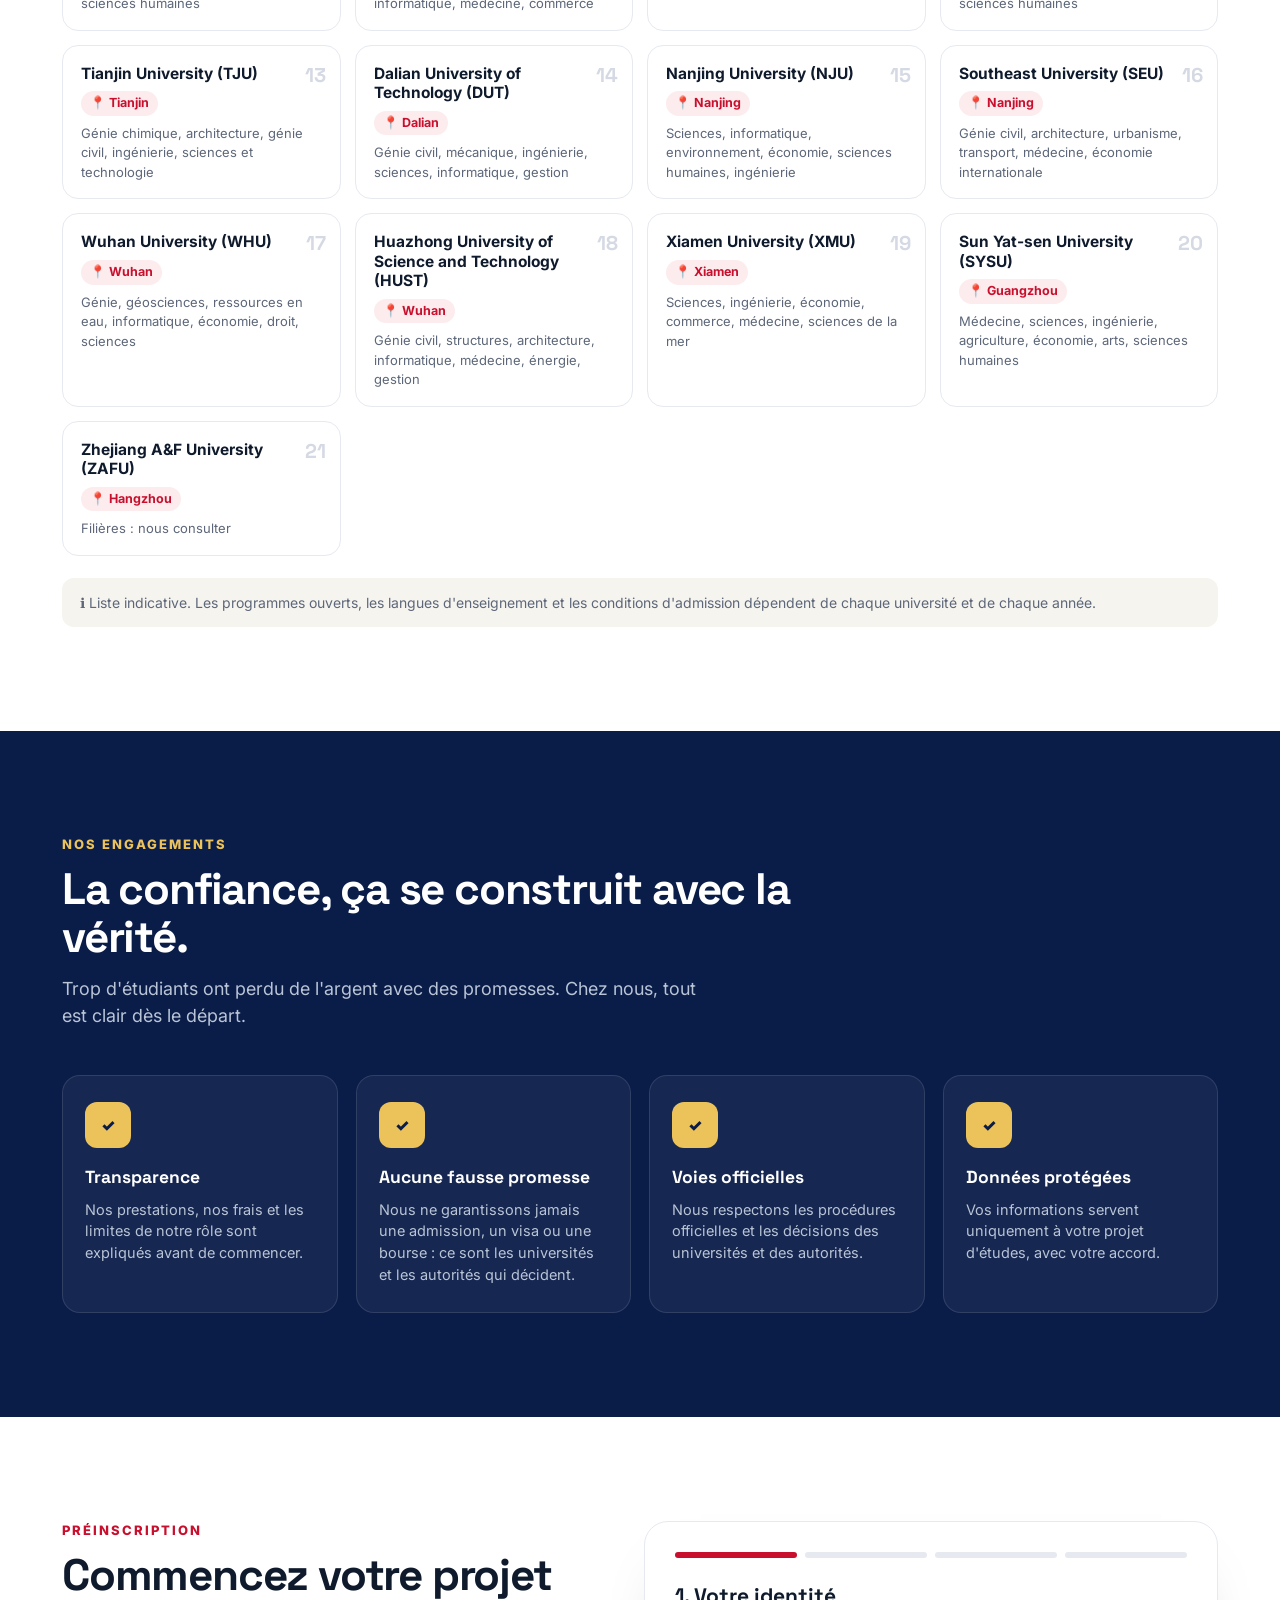
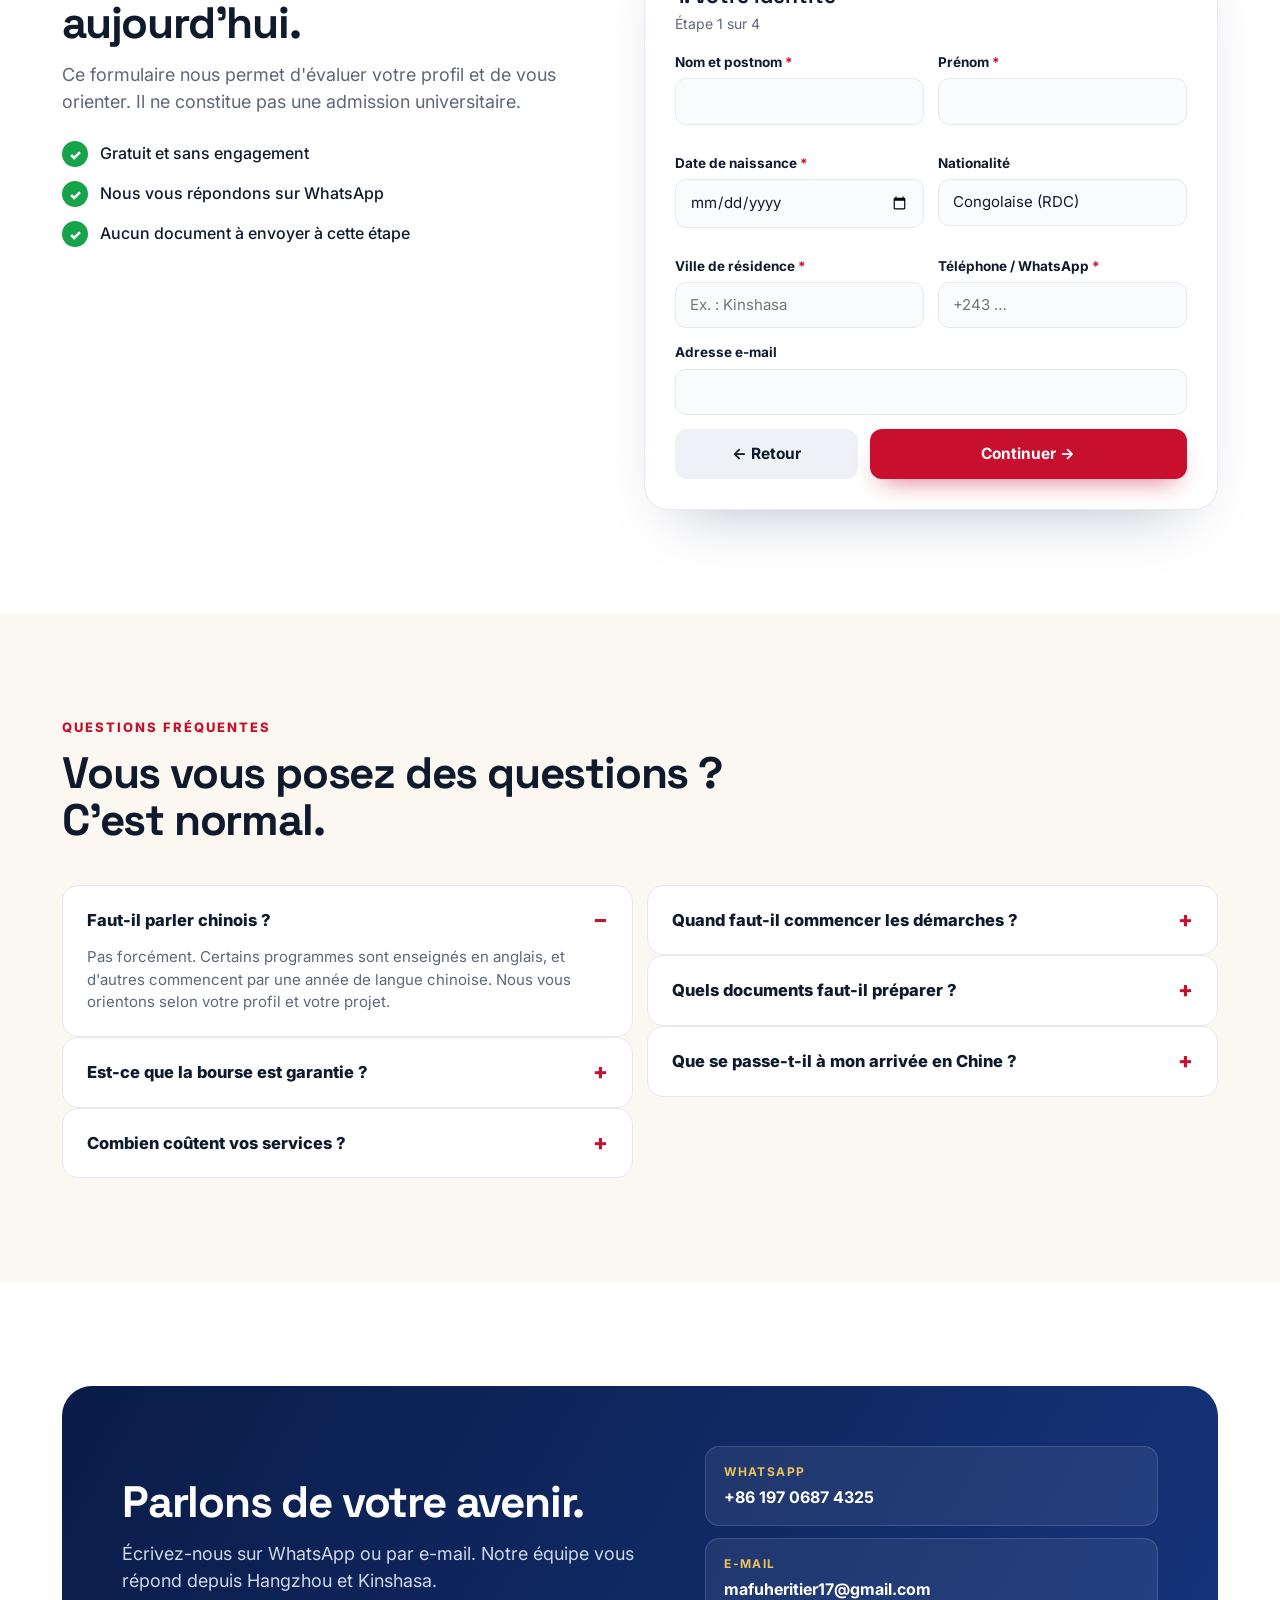
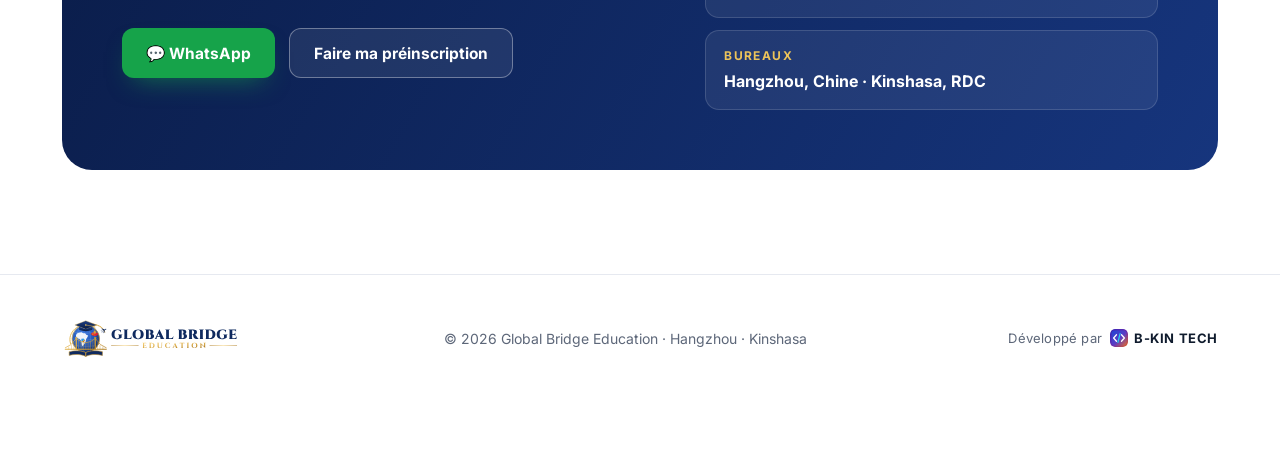
==== commit 38cc9d4e: "Pied de page : « Développé par B-KIN TECH » avec le logo Co-Authored-By: Claude Opus 5.5 <noreply@an" ====
--- a/global-bridge-education-site/index.html
+++ b/global-bridge-education-site/index.html
@@ -6,13 +6,14 @@
 <title>Global Bridge Education · Étudier en Chine depuis la RDC</title>
 <meta name="description" content="Global Bridge Education oriente et accompagne les étudiants de la RDC qui veulent étudier en Chine : choix de la filière, dossier, bourses, départ et arrivée. Hangzhou · Kinshasa.">
 <meta name="theme-color" content="#0a1c48">
-<link rel="canonical" href="https://www.globalbridge-education.com/">
+<link rel="canonical" href="https://www.worldbridge-education.com/">
+<meta property="og:url" content="https://www.worldbridge-education.com/">
 <link rel="icon" href="assets/img/favicon.svg" type="image/svg+xml">
 <link rel="apple-touch-icon" href="assets/img/icone-180.png">
 <meta property="og:type" content="website">
 <meta property="og:title" content="Global Bridge Education · Étudier en Chine, un pont vers un meilleur avenir">
 <meta property="og:description" content="Orientation, dossier, bourses et départ : on accompagne les étudiants de la RDC vers les universités chinoises.">
-<meta property="og:image" content="https://www.globalbridge-education.com/assets/img/og.jpg">
+<meta property="og:image" content="https://www.worldbridge-education.com/assets/img/og.jpg">
 <meta property="og:locale" content="fr_FR">
 <meta name="twitter:card" content="summary_large_image">
 <link rel="preconnect" href="https://fonts.googleapis.com">
@@ -20,7 +21,7 @@
 <link href="https://fonts.googleapis.com/css2?family=Cinzel:wght@700;900&family=Inter:wght@400;500;600;700;800&family=Space+Grotesk:wght@500;700&display=swap" rel="stylesheet">
 <link rel="stylesheet" href="assets/css/style.css">
 <script type="application/ld+json">
-{"@context":"https://schema.org","@type":"EducationalOrganization","name":"Global Bridge Education","slogan":"Étudier en Chine, un pont vers un meilleur avenir","url":"https://www.globalbridge-education.com/","email":"mafuheritier17@gmail.com","telephone":"+8619706874325","founder":{"@type":"Person","name":"Mafu Mvuama Heritier"},"areaServed":"CD","address":[{"@type":"PostalAddress","addressLocality":"Hangzhou","addressCountry":"CN"},{"@type":"PostalAddress","addressLocality":"Kinshasa","addressCountry":"CD"}]}
+{"@context":"https://schema.org","@type":"EducationalOrganization","name":"Global Bridge Education","slogan":"Étudier en Chine, un pont vers un meilleur avenir","url":"https://www.worldbridge-education.com/","email":"mafuheritier17@gmail.com","telephone":"+8619706874325","founder":{"@type":"Person","name":"Mafu Mvuama Heritier"},"areaServed":"CD","address":[{"@type":"PostalAddress","addressLocality":"Hangzhou","addressCountry":"CN"},{"@type":"PostalAddress","addressLocality":"Kinshasa","addressCountry":"CD"}]}
 </script>
 </head>
 <body>
@@ -214,7 +215,7 @@
 </div></div></section>
 </main>
 
-<footer><div class="wrap"><img src="assets/img/logo-horizontal.svg" alt="Global Bridge Education" style="height:46px;width:auto"><span>© <span id="year">2026</span> Global Bridge Education · Hangzhou · Kinshasa</span><span>Site réalisé par <b>B-KIN TECH</b></span></div></footer>
+<footer><div class="wrap"><img src="assets/img/logo-horizontal.svg" alt="Global Bridge Education" style="height:46px;width:auto"><span>© <span id="year">2026</span> Global Bridge Education · Hangzhou · Kinshasa</span><span class="dev">Développé par <img src="assets/img/bkin-tech.svg" alt="" width="18" height="18"><b>B-KIN TECH</b></span></div></footer>
 
 <a class="wa-fab js-wa" href="#" target="_blank" rel="noopener" aria-label="Nous écrire sur WhatsApp"><svg viewBox="0 0 24 24" fill="#fff"><use href="#i-wa"/></svg></a>
 
--- a/global-bridge-education-site/assets/css/style.css
+++ b/global-bridge-education-site/assets/css/style.css
@@ -174,6 +174,10 @@
 footer{padding:40px 0;border-top:1px solid var(--line);font-size:14px;color:var(--mut)}
 footer .wrap{display:flex;justify-content:space-between;align-items:center;gap:20px;flex-wrap:wrap}
 footer b{color:var(--ink)}
+footer .dev{display:inline-flex;align-items:center;gap:6px;font-size:13px;letter-spacing:.2px}
+footer .dev img{border-radius:5px;margin-left:2px}
+footer .dev b{font-weight:700;letter-spacing:.6px}
+footer{padding-bottom:96px}
 
 .wa-fab{position:fixed;right:22px;bottom:22px;width:60px;height:60px;border-radius:50%;background:var(--green);display:flex;align-items:center;justify-content:center;box-shadow:0 14px 30px -10px rgba(22,163,74,.75);z-index:40;transition:transform .15s}
 .wa-fab:hover{transform:scale(1.06)}
@@ -194,10 +198,15 @@
   .wrap{padding:0 20px}
   .nav .wrap{height:72px}.nav__links,.nav .btn{display:none}.nav__burger{display:flex}
   .logo__img{height:46px}
-  .hero{min-height:auto;padding:110px 0 56px}
-  .hero picture img{object-position:70% 30%}
-  .hero:after{background:linear-gradient(180deg,rgba(10,28,72,.82),rgba(10,28,72,.95))}
-  .hero h1{font-size:40px;letter-spacing:-1px}.hero__lead{font-size:16.5px}
+  .hero{min-height:auto;padding:0 0 46px;display:block}
+  .hero:after{display:none}
+  .hero picture{position:relative;display:block;height:58vh;min-height:400px;max-height:560px}
+  .hero picture img{object-position:74% 28%}
+  .hero picture:after{content:"";position:absolute;inset:0;background:linear-gradient(180deg,rgba(10,28,72,.75) 0%,rgba(10,28,72,0) 22%,rgba(10,28,72,0) 55%,rgba(10,28,72,.85) 85%,var(--navy) 100%)}
+  .hero .wrap{margin-top:-96px;padding-top:0}
+  .hero h1{font-size:34px;letter-spacing:-.8px;margin:14px 0 14px}.hero__lead{font-size:15.5px}
+  .eyebrow{font-size:11.5px;letter-spacing:1.4px}
+  .cta{margin-top:24px;gap:10px}.facts{margin-top:22px;gap:8px}.facts li{font-size:13px;padding:8px 12px}
   .btn{min-height:48px;font-size:15px;width:100%}
   .facts{margin-top:30px}
   .band .wrap{padding:16px 20px;font-size:15px;min-height:auto}.band svg{display:none}
